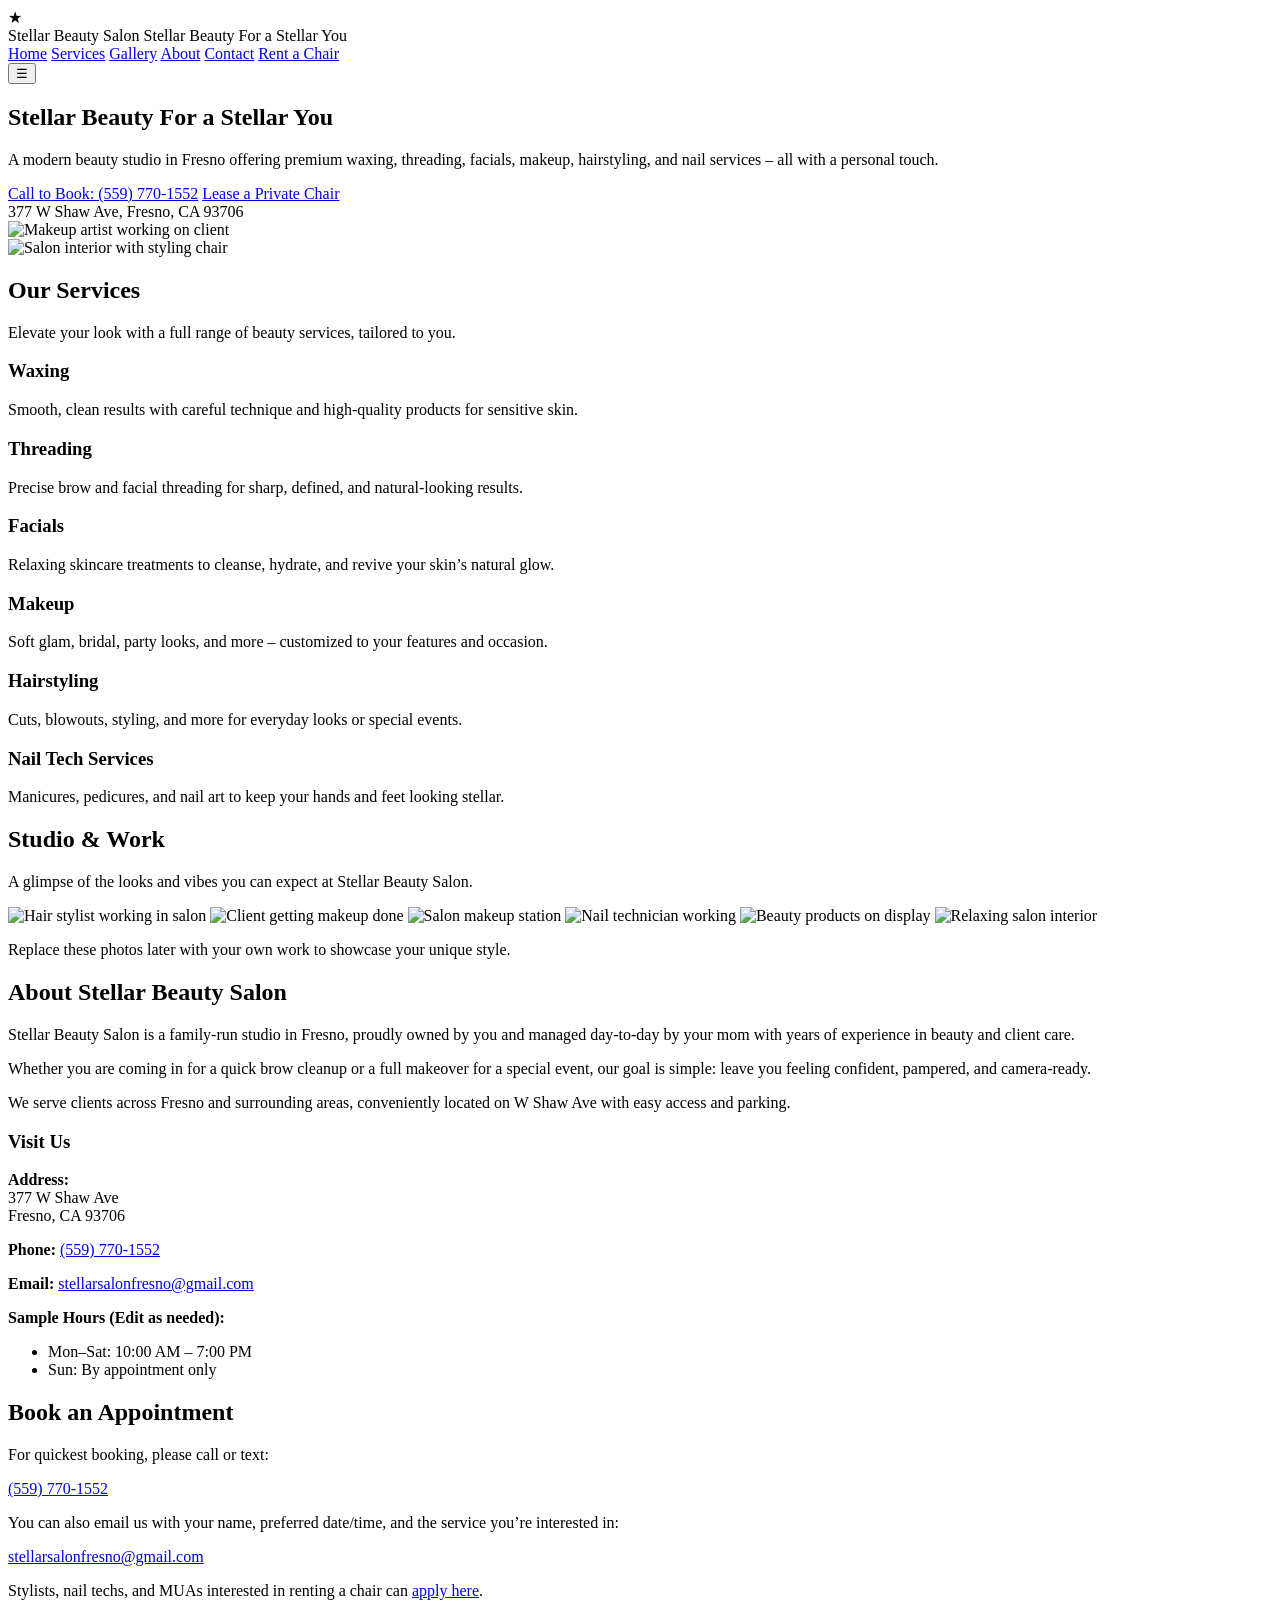
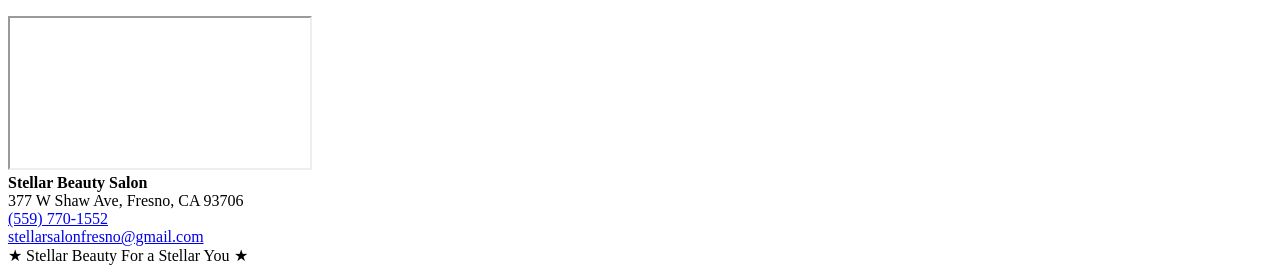
==== index.html @ 0934fe87 "Create index.html" ====
<!DOCTYPE html>
<html lang="en">
<head>
  <meta charset="UTF-8" />
  <title>Stellar Beauty Salon – Fresno, CA</title>
  <meta name="viewport" content="width=device-width, initial-scale=1" />
  <meta name="description" content="Stellar Beauty Salon in Fresno, CA offering waxing, threading, facials, makeup, hairstyling, and nail services. Stellar Beauty For a Stellar You." />
  <link rel="preconnect" href="https://fonts.googleapis.com">
  <link rel="preconnect" href="https://fonts.gstatic.com" crossorigin>
  <link href="https://fonts.googleapis.com/css2?family=Playfair+Display:wght@500;700&family=Poppins:wght@300;400;500;600&display=swap" rel="stylesheet">
  <link rel="stylesheet" href="styles.css" />
</head>
<body>
  <header class="site-header">
    <div class="container nav-container">
      <div class="logo">
        <span class="logo-mark">★</span>
        <div class="logo-text">
          <span class="logo-name">Stellar Beauty Salon</span>
          <span class="logo-tagline">Stellar Beauty For a Stellar You</span>
        </div>
      </div>
      <nav class="main-nav">
        <a href="#hero">Home</a>
        <a href="#services">Services</a>
        <a href="#gallery">Gallery</a>
        <a href="#about">About</a>
        <a href="#contact">Contact</a>
        <a href="rent-a-chair.html" class="nav-cta">Rent a Chair</a>
      </nav>
      <button class="nav-toggle" aria-label="Toggle navigation">
        ☰
      </button>
    </div>
  </header>

  <main>
    <!-- HERO -->
    <section id="hero" class="hero">
      <div class="container hero-inner">
        <div class="hero-content">
          <h1>Stellar Beauty For a Stellar You</h1>
          <p>
            A modern beauty studio in Fresno offering premium waxing, threading, facials, makeup, hairstyling, and nail services – all with a personal touch.
          </p>
          <div class="hero-actions">
            <a href="tel:+15597701552" class="btn primary">Call to Book: (559) 770-1552</a>
            <a href="rent-a-chair.html" class="btn ghost">Lease a Private Chair</a>
          </div>
          <div class="hero-location">
            377 W Shaw Ave, Fresno, CA 93706
          </div>
        </div>
        <div class="hero-image">
          <div class="hero-photo primary-photo">
            <img src="https://images.pexels.com/photos/3738341/pexels-photo-3738341.jpeg?auto=compress&cs=tinysrgb&w=800" alt="Makeup artist working on client" />
          </div>
          <div class="hero-photo secondary-photo">
            <img src="https://images.pexels.com/photos/3738344/pexels-photo-3738344.jpeg?auto=compress&cs=tinysrgb&w=800" alt="Salon interior with styling chair" />
          </div>
        </div>
      </div>
    </section>

    <!-- SERVICES -->
    <section id="services" class="section">
      <div class="container">
        <div class="section-header">
          <h2>Our Services</h2>
          <p>Elevate your look with a full range of beauty services, tailored to you.</p>
        </div>
        <div class="services-grid">
          <article class="service-card">
            <h3>Waxing</h3>
            <p>Smooth, clean results with careful technique and high-quality products for sensitive skin.</p>
          </article>
          <article class="service-card">
            <h3>Threading</h3>
            <p>Precise brow and facial threading for sharp, defined, and natural-looking results.</p>
          </article>
          <article class="service-card">
            <h3>Facials</h3>
            <p>Relaxing skincare treatments to cleanse, hydrate, and revive your skin’s natural glow.</p>
          </article>
          <article class="service-card">
            <h3>Makeup</h3>
            <p>Soft glam, bridal, party looks, and more – customized to your features and occasion.</p>
          </article>
          <article class="service-card">
            <h3>Hairstyling</h3>
            <p>Cuts, blowouts, styling, and more for everyday looks or special events.</p>
          </article>
          <article class="service-card">
            <h3>Nail Tech Services</h3>
            <p>Manicures, pedicures, and nail art to keep your hands and feet looking stellar.</p>
          </article>
        </div>
      </div>
    </section>

    <!-- GALLERY -->
    <section id="gallery" class="section section-alt">
      <div class="container">
        <div class="section-header">
          <h2>Studio & Work</h2>
          <p>A glimpse of the looks and vibes you can expect at Stellar Beauty Salon.</p>
        </div>
        <div class="gallery-grid">
          <img src="https://images.pexels.com/photos/3738343/pexels-photo-3738343.jpeg?auto=compress&cs=tinysrgb&w=800" alt="Hair stylist working in salon" />
          <img src="https://images.pexels.com/photos/3738346/pexels-photo-3738346.jpeg?auto=compress&cs=tinysrgb&w=800" alt="Client getting makeup done" />
          <img src="https://images.pexels.com/photos/3738342/pexels-photo-3738342.jpeg?auto=compress&cs=tinysrgb&w=800" alt="Salon makeup station" />
          <img src="https://images.pexels.com/photos/3738347/pexels-photo-3738347.jpeg?auto=compress&cs=tinysrgb&w=800" alt="Nail technician working" />
          <img src="https://images.pexels.com/photos/3738348/pexels-photo-3738348.jpeg?auto=compress&cs=tinysrgb&w=800" alt="Beauty products on display" />
          <img src="https://images.pexels.com/photos/3738768/pexels-photo-3738768.jpeg?auto=compress&cs=tinysrgb&w=800" alt="Relaxing salon interior" />
        </div>
        <p class="gallery-note">
          Replace these photos later with your own work to showcase your unique style.
        </p>
      </div>
    </section>

    <!-- ABOUT -->
    <section id="about" class="section">
      <div class="container about-grid">
        <div>
          <h2>About Stellar Beauty Salon</h2>
          <p>
            Stellar Beauty Salon is a family-run studio in Fresno, proudly owned by you and managed day-to-day by your mom with years of experience in beauty and client care.
          </p>
          <p>
            Whether you are coming in for a quick brow cleanup or a full makeover for a special event, our goal is simple: leave you feeling confident, pampered, and camera-ready.
          </p>
          <p>
            We serve clients across Fresno and surrounding areas, conveniently located on W Shaw Ave with easy access and parking.
          </p>
        </div>
        <div class="about-highlight">
          <h3>Visit Us</h3>
          <p><strong>Address:</strong><br>377 W Shaw Ave<br>Fresno, CA 93706</p>
          <p><strong>Phone:</strong> <a href="tel:+15597701552">(559) 770-1552</a></p>
          <p><strong>Email:</strong> <a href="mailto:stellarsalonfresno@gmail.com">stellarsalonfresno@gmail.com</a></p>
          <p class="about-hours-title"><strong>Sample Hours (Edit as needed):</strong></p>
          <ul class="hours-list">
            <li>Mon–Sat: 10:00 AM – 7:00 PM</li>
            <li>Sun: By appointment only</li>
          </ul>
        </div>
      </div>
    </section>

    <!-- CONTACT -->
    <section id="contact" class="section section-alt">
      <div class="container contact-grid">
        <div>
          <h2>Book an Appointment</h2>
          <p>
            For quickest booking, please call or text:
          </p>
          <p class="contact-highlight">
            <a href="tel:+15597701552">(559) 770-1552</a>
          </p>
          <p>
            You can also email us with your name, preferred date/time, and the service you’re interested in:
          </p>
          <p>
            <a href="mailto:stellarsalonfresno@gmail.com">stellarsalonfresno@gmail.com</a>
          </p>
          <p>
            Stylists, nail techs, and MUAs interested in renting a chair can
            <a href="rent-a-chair.html">apply here</a>.
          </p>
        </div>
        <div class="map-wrapper">
          <iframe
            title="Stellar Beauty Salon Location Map"
            loading="lazy"
            referrerpolicy="no-referrer-when-downgrade"
            src="https://www.google.com/maps?q=377+W+Shaw+Ave,+Fresno,+CA+93706&output=embed">
          </iframe>
        </div>
      </div>
    </section>
  </main>

  <footer class="site-footer">
    <div class="container footer-inner">
      <div>
        <strong>Stellar Beauty Salon</strong><br />
        377 W Shaw Ave, Fresno, CA 93706
      </div>
      <div>
        <a href="tel:+15597701552">(559) 770-1552</a><br />
        <a href="mailto:stellarsalonfresno@gmail.com">stellarsalonfresno@gmail.com</a>
      </div>
      <div class="footer-tagline">
        ★ Stellar Beauty For a Stellar You ★
      </div>
    </div>
  </footer>

  <script>
    // Simple mobile nav toggle
    const toggle = document.querySelector('.nav-toggle');
    const nav = document.querySelector('.main-nav');
    if (toggle && nav) {
      toggle.addEventListener('click', () => {
        nav.classList.toggle('nav-open');
      });
    }
  </script>
</body>
</html>
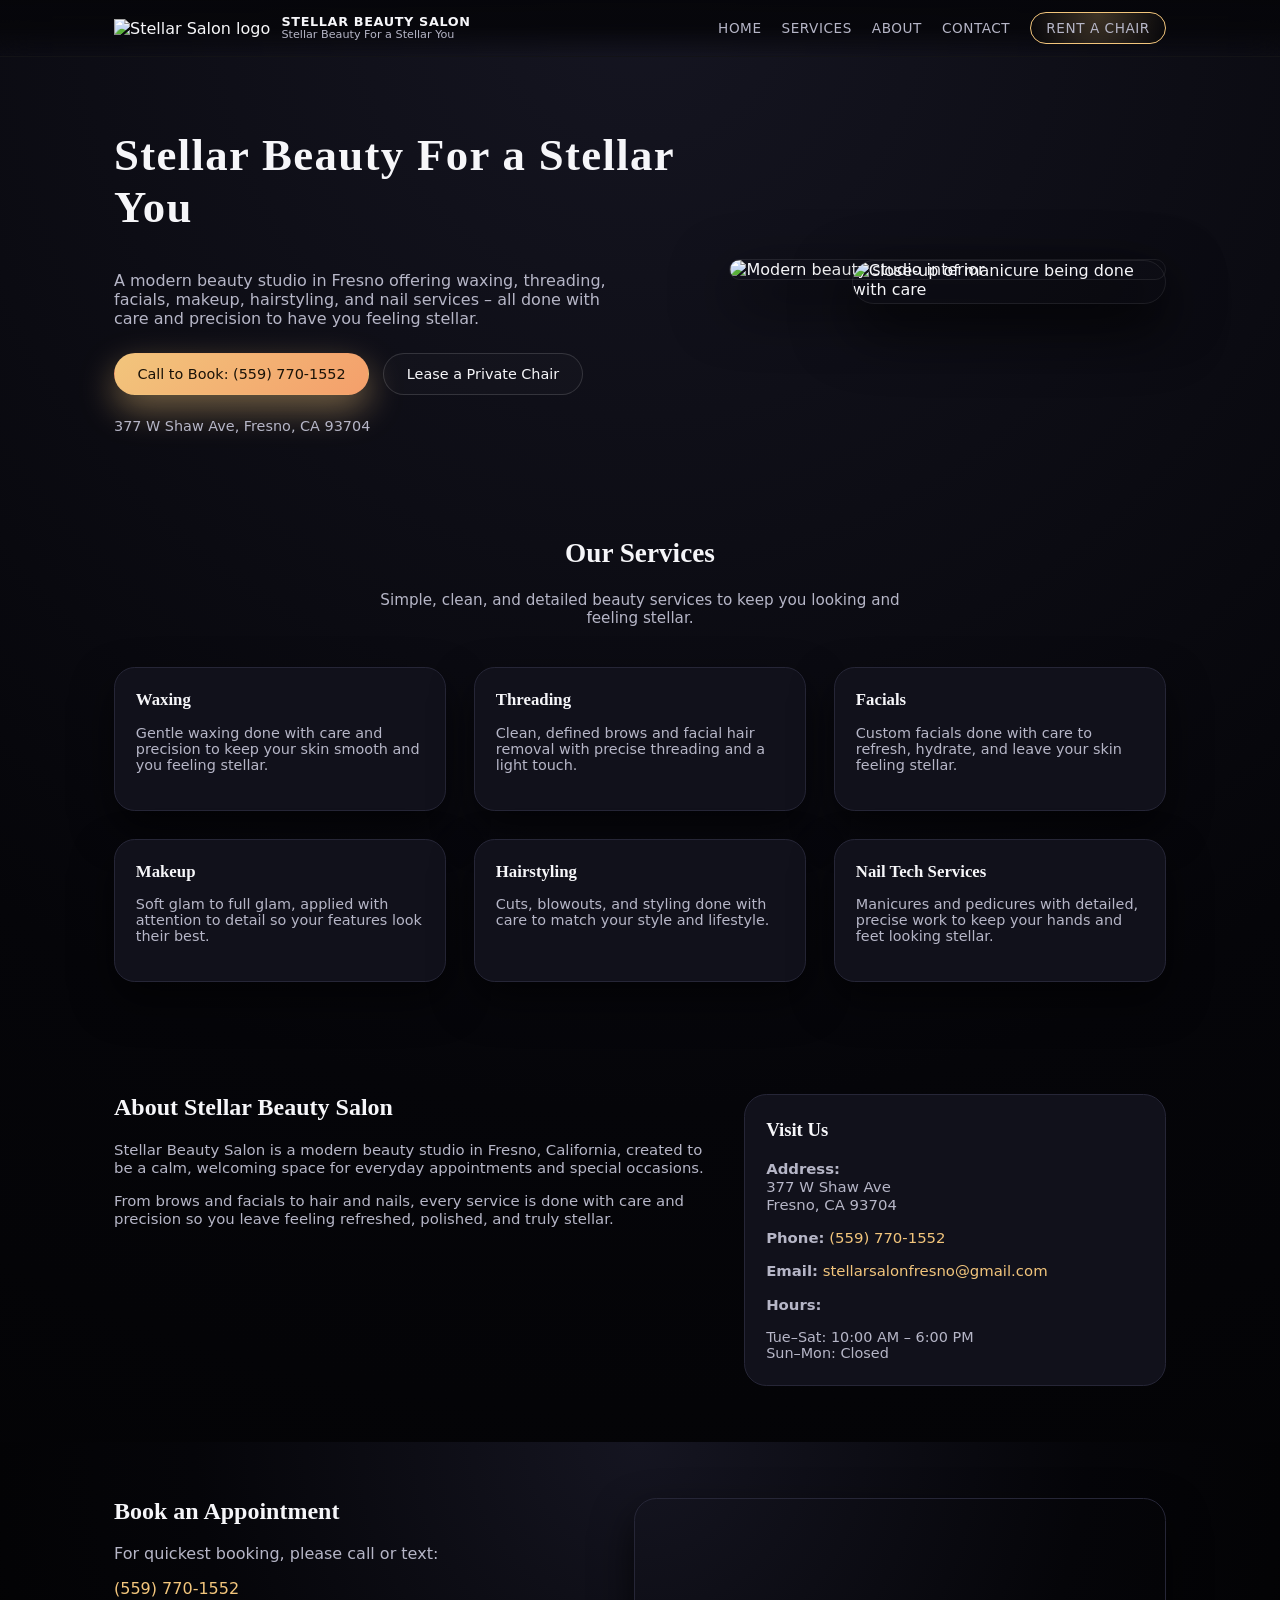
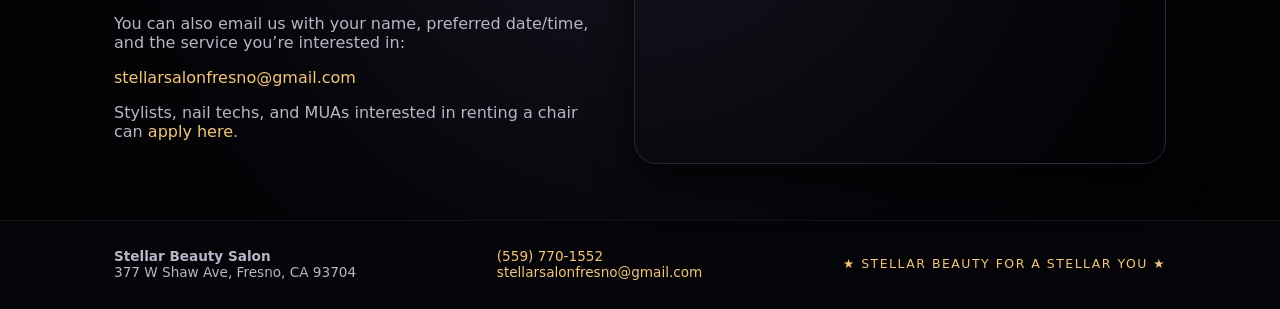
==== commit 5a3e0b93: "Update index.html" ====
--- a/index.html
+++ b/index.html
@@ -14,7 +14,7 @@
   <header class="site-header">
     <div class="container nav-container">
       <div class="logo">
-        <span class="logo-mark">★</span>
+        <img src="stellar-logo.png" alt="Stellar Salon logo" class="logo-image" />
         <div class="logo-text">
           <span class="logo-name">Stellar Beauty Salon</span>
           <span class="logo-tagline">Stellar Beauty For a Stellar You</span>
@@ -23,7 +23,6 @@
       <nav class="main-nav">
         <a href="#hero">Home</a>
         <a href="#services">Services</a>
-        <a href="#gallery">Gallery</a>
         <a href="#about">About</a>
         <a href="#contact">Contact</a>
         <a href="rent-a-chair.html" class="nav-cta">Rent a Chair</a>
@@ -41,22 +40,22 @@
         <div class="hero-content">
           <h1>Stellar Beauty For a Stellar You</h1>
           <p>
-            A modern beauty studio in Fresno offering premium waxing, threading, facials, makeup, hairstyling, and nail services – all with a personal touch.
+            A modern beauty studio in Fresno offering waxing, threading, facials, makeup, hairstyling, and nail services – all done with care and precision to have you feeling stellar.
           </p>
           <div class="hero-actions">
             <a href="tel:+15597701552" class="btn primary">Call to Book: (559) 770-1552</a>
             <a href="rent-a-chair.html" class="btn ghost">Lease a Private Chair</a>
           </div>
           <div class="hero-location">
-            377 W Shaw Ave, Fresno, CA 93706
+            377 W Shaw Ave, Fresno, CA 93704
           </div>
         </div>
         <div class="hero-image">
           <div class="hero-photo primary-photo">
-            <img src="https://images.pexels.com/photos/3738341/pexels-photo-3738341.jpeg?auto=compress&cs=tinysrgb&w=800" alt="Makeup artist working on client" />
+            <img src="https://images.pexels.com/photos/7750104/pexels-photo-7750104.jpeg?auto=compress&cs=tinysrgb&w=900" alt="Modern beauty studio interior" />
           </div>
           <div class="hero-photo secondary-photo">
-            <img src="https://images.pexels.com/photos/3738344/pexels-photo-3738344.jpeg?auto=compress&cs=tinysrgb&w=800" alt="Salon interior with styling chair" />
+            <img src="https://images.pexels.com/photos/7446912/pexels-photo-7446912.jpeg?auto=compress&cs=tinysrgb&w=900" alt="Close-up of manicure being done with care" />
           </div>
         </div>
       </div>
@@ -67,55 +66,34 @@
       <div class="container">
         <div class="section-header">
           <h2>Our Services</h2>
-          <p>Elevate your look with a full range of beauty services, tailored to you.</p>
+          <p>Simple, clean, and detailed beauty services to keep you looking and feeling stellar.</p>
         </div>
         <div class="services-grid">
           <article class="service-card">
             <h3>Waxing</h3>
-            <p>Smooth, clean results with careful technique and high-quality products for sensitive skin.</p>
+            <p>Gentle waxing done with care and precision to keep your skin smooth and you feeling stellar.</p>
           </article>
           <article class="service-card">
             <h3>Threading</h3>
-            <p>Precise brow and facial threading for sharp, defined, and natural-looking results.</p>
+            <p>Clean, defined brows and facial hair removal with precise threading and a light touch.</p>
           </article>
           <article class="service-card">
             <h3>Facials</h3>
-            <p>Relaxing skincare treatments to cleanse, hydrate, and revive your skin’s natural glow.</p>
+            <p>Custom facials done with care to refresh, hydrate, and leave your skin feeling stellar.</p>
           </article>
           <article class="service-card">
             <h3>Makeup</h3>
-            <p>Soft glam, bridal, party looks, and more – customized to your features and occasion.</p>
+            <p>Soft glam to full glam, applied with attention to detail so your features look their best.</p>
           </article>
           <article class="service-card">
             <h3>Hairstyling</h3>
-            <p>Cuts, blowouts, styling, and more for everyday looks or special events.</p>
+            <p>Cuts, blowouts, and styling done with care to match your style and lifestyle.</p>
           </article>
           <article class="service-card">
             <h3>Nail Tech Services</h3>
-            <p>Manicures, pedicures, and nail art to keep your hands and feet looking stellar.</p>
+            <p>Manicures and pedicures with detailed, precise work to keep your hands and feet looking stellar.</p>
           </article>
         </div>
-      </div>
-    </section>
-
-    <!-- GALLERY -->
-    <section id="gallery" class="section section-alt">
-      <div class="container">
-        <div class="section-header">
-          <h2>Studio & Work</h2>
-          <p>A glimpse of the looks and vibes you can expect at Stellar Beauty Salon.</p>
-        </div>
-        <div class="gallery-grid">
-          <img src="https://images.pexels.com/photos/3738343/pexels-photo-3738343.jpeg?auto=compress&cs=tinysrgb&w=800" alt="Hair stylist working in salon" />
-          <img src="https://images.pexels.com/photos/3738346/pexels-photo-3738346.jpeg?auto=compress&cs=tinysrgb&w=800" alt="Client getting makeup done" />
-          <img src="https://images.pexels.com/photos/3738342/pexels-photo-3738342.jpeg?auto=compress&cs=tinysrgb&w=800" alt="Salon makeup station" />
-          <img src="https://images.pexels.com/photos/3738347/pexels-photo-3738347.jpeg?auto=compress&cs=tinysrgb&w=800" alt="Nail technician working" />
-          <img src="https://images.pexels.com/photos/3738348/pexels-photo-3738348.jpeg?auto=compress&cs=tinysrgb&w=800" alt="Beauty products on display" />
-          <img src="https://images.pexels.com/photos/3738768/pexels-photo-3738768.jpeg?auto=compress&cs=tinysrgb&w=800" alt="Relaxing salon interior" />
-        </div>
-        <p class="gallery-note">
-          Replace these photos later with your own work to showcase your unique style.
-        </p>
       </div>
     </section>
 
@@ -125,24 +103,21 @@
         <div>
           <h2>About Stellar Beauty Salon</h2>
           <p>
-            Stellar Beauty Salon is a family-run studio in Fresno, proudly owned by you and managed day-to-day by your mom with years of experience in beauty and client care.
+            Stellar Beauty Salon is a modern beauty studio in Fresno, California, created to be a calm, welcoming space for everyday appointments and special occasions.
           </p>
           <p>
-            Whether you are coming in for a quick brow cleanup or a full makeover for a special event, our goal is simple: leave you feeling confident, pampered, and camera-ready.
-          </p>
-          <p>
-            We serve clients across Fresno and surrounding areas, conveniently located on W Shaw Ave with easy access and parking.
+            From brows and facials to hair and nails, every service is done with care and precision so you leave feeling refreshed, polished, and truly stellar.
           </p>
         </div>
         <div class="about-highlight">
           <h3>Visit Us</h3>
-          <p><strong>Address:</strong><br>377 W Shaw Ave<br>Fresno, CA 93706</p>
+          <p><strong>Address:</strong><br>377 W Shaw Ave<br>Fresno, CA 93704</p>
           <p><strong>Phone:</strong> <a href="tel:+15597701552">(559) 770-1552</a></p>
           <p><strong>Email:</strong> <a href="mailto:stellarsalonfresno@gmail.com">stellarsalonfresno@gmail.com</a></p>
-          <p class="about-hours-title"><strong>Sample Hours (Edit as needed):</strong></p>
+          <p class="about-hours-title"><strong>Hours:</strong></p>
           <ul class="hours-list">
-            <li>Mon–Sat: 10:00 AM – 7:00 PM</li>
-            <li>Sun: By appointment only</li>
+            <li>Tue–Sat: 10:00 AM – 6:00 PM</li>
+            <li>Sun–Mon: Closed</li>
           </ul>
         </div>
       </div>
@@ -175,7 +150,7 @@
             title="Stellar Beauty Salon Location Map"
             loading="lazy"
             referrerpolicy="no-referrer-when-downgrade"
-            src="https://www.google.com/maps?q=377+W+Shaw+Ave,+Fresno,+CA+93706&output=embed">
+            src="https://www.google.com/maps?q=377+W+Shaw+Ave,+Fresno,+CA+93704&output=embed">
           </iframe>
         </div>
       </div>
@@ -186,7 +161,7 @@
     <div class="container footer-inner">
       <div>
         <strong>Stellar Beauty Salon</strong><br />
-        377 W Shaw Ave, Fresno, CA 93706
+        377 W Shaw Ave, Fresno, CA 93704
       </div>
       <div>
         <a href="tel:+15597701552">(559) 770-1552</a><br />
--- a/styles.css
+++ b/styles.css
@@ -0,0 +1,558 @@
+:root {
+  --bg: #06060a;
+  --bg-alt: #0d0d14;
+  --card-bg: #11111b;
+  --accent: #f2c57c;
+  --accent-soft: rgba(242, 197, 124, 0.16);
+  --text-main: #f6f6f9;
+  --text-muted: #b6b6c7;
+  --border-subtle: #262637;
+}
+
+/* Reset-ish */
+*,
+*::before,
+*::after {
+  box-sizing: border-box;
+}
+
+body {
+  margin: 0;
+  font-family: "Poppins", system-ui, -apple-system, BlinkMacSystemFont, sans-serif;
+  background: radial-gradient(circle at top, #151521 0, #050509 55%, #020203 100%);
+  color: var(--text-main);
+  -webkit-font-smoothing: antialiased;
+}
+
+img {
+  max-width: 100%;
+  display: block;
+}
+
+a {
+  color: var(--accent);
+  text-decoration: none;
+}
+
+a:hover {
+  text-decoration: underline;
+}
+
+h1,
+h2,
+h3 {
+  font-family: "Playfair Display", "Times New Roman", serif;
+  margin-top: 0;
+}
+
+/* Layout helpers */
+
+.container {
+  width: 100%;
+  max-width: 1100px;
+  margin: 0 auto;
+  padding: 0 1.5rem;
+}
+
+/* Header / Nav */
+
+.site-header {
+  position: sticky;
+  top: 0;
+  z-index: 40;
+  background: linear-gradient(to bottom, rgba(6,6,10,0.96), rgba(6,6,10,0.9), transparent);
+  backdrop-filter: blur(18px);
+  border-bottom: 1px solid rgba(255,255,255,0.05);
+}
+
+.nav-container {
+  display: flex;
+  align-items: center;
+  justify-content: space-between;
+  padding: 0.75rem 1.5rem;
+}
+
+.logo {
+  display: flex;
+  align-items: center;
+  gap: 0.7rem;
+}
+
+.logo-mark {
+  width: 32px;
+  height: 32px;
+  border-radius: 999px;
+  border: 1px solid var(--accent);
+  display: inline-flex;
+  align-items: center;
+  justify-content: center;
+  font-size: 0.75rem;
+  background: radial-gradient(circle at top, #f2c57c 0, #8a5a2c 50%, #0b0b10 100%);
+  box-shadow: 0 0 18px rgba(242, 197, 124, 0.55);
+}
+
+.logo-text {
+  display: flex;
+  flex-direction: column;
+  line-height: 1.1;
+}
+
+.logo-name {
+  font-weight: 600;
+  letter-spacing: 0.05em;
+  text-transform: uppercase;
+  font-size: 0.8rem;
+}
+
+.logo-tagline {
+  font-size: 0.7rem;
+  color: var(--text-muted);
+}
+
+.main-nav {
+  display: flex;
+  gap: 1.25rem;
+  align-items: center;
+  font-size: 0.85rem;
+}
+
+.main-nav a {
+  color: var(--text-muted);
+  text-decoration: none;
+  letter-spacing: 0.04em;
+  text-transform: uppercase;
+}
+
+.main-nav a:hover {
+  color: var(--accent);
+}
+
+.nav-cta {
+  padding: 0.45rem 0.95rem;
+  border-radius: 999px;
+  border: 1px solid var(--accent);
+  background: radial-gradient(circle at top, rgba(242,197,124,0.24), rgba(6,6,10,0.9));
+  color: var(--text-main);
+}
+
+.nav-toggle {
+  display: none;
+  background: transparent;
+  border: none;
+  color: var(--text-main);
+  font-size: 1.25rem;
+}
+
+/* Hero */
+
+.hero {
+  padding: 4.5rem 0 3rem;
+}
+
+.hero-inner {
+  display: grid;
+  grid-template-columns: minmax(0, 1.3fr) minmax(0, 1fr);
+  gap: 3rem;
+  align-items: center;
+}
+
+.hero-content h1 {
+  font-size: clamp(2.2rem, 4vw, 2.8rem);
+  letter-spacing: 0.03em;
+}
+
+.hero-content p {
+  margin-top: 1rem;
+  color: var(--text-muted);
+  max-width: 32rem;
+}
+
+.hero-actions {
+  display: flex;
+  flex-wrap: wrap;
+  gap: 0.9rem;
+  margin-top: 1.6rem;
+}
+
+.hero-location {
+  margin-top: 1.4rem;
+  font-size: 0.9rem;
+  color: var(--text-muted);
+}
+
+/* Buttons */
+
+.btn {
+  display: inline-flex;
+  align-items: center;
+  justify-content: center;
+  padding: 0.75rem 1.4rem;
+  border-radius: 999px;
+  border: 1px solid transparent;
+  font-size: 0.9rem;
+  font-weight: 500;
+  cursor: pointer;
+  text-decoration: none;
+  transition: transform 0.12s ease, box-shadow 0.12s ease, background 0.12s ease, border-color 0.12s ease;
+}
+
+.btn.primary {
+  background: linear-gradient(135deg, #f2c57c, #f49f6b);
+  color: #1a1308;
+  box-shadow: 0 14px 35px rgba(242, 197, 124, 0.45);
+}
+
+.btn.primary:hover {
+  transform: translateY(-1px);
+  box-shadow: 0 18px 45px rgba(242, 197, 124, 0.6);
+}
+
+.btn.ghost {
+  background: rgba(255,255,255,0.02);
+  border-color: rgba(255,255,255,0.14);
+  color: var(--text-main);
+}
+
+.btn.ghost:hover {
+  border-color: var(--accent);
+  background: rgba(255,255,255,0.04);
+}
+
+.btn.full-width {
+  width: 100%;
+}
+
+/* Hero image */
+
+.hero-image {
+  position: relative;
+  display: grid;
+  gap: 1.5rem;
+}
+
+.hero-photo {
+  border-radius: 1.5rem;
+  overflow: hidden;
+  border: 1px solid rgba(255,255,255,0.08);
+  box-shadow: 0 22px 60px rgba(0,0,0,0.75);
+}
+
+.hero-photo img {
+  width: 100%;
+  height: 100%;
+  object-fit: cover;
+}
+
+.secondary-photo {
+  max-width: 72%;
+  justify-self: flex-end;
+  margin-top: -2.75rem;
+}
+
+/* Sections */
+
+.section {
+  padding: 3.5rem 0;
+}
+
+.section-alt {
+  background: radial-gradient(circle at top, #151521 0, #050509 60%, #020203 100%);
+}
+
+.section-header {
+  text-align: center;
+  max-width: 34rem;
+  margin: 0 auto 2.5rem;
+}
+
+.section-header h2 {
+  font-size: 1.7rem;
+}
+
+.section-header p {
+  color: var(--text-muted);
+  font-size: 0.95rem;
+}
+
+/* Services */
+
+.services-grid {
+  display: grid;
+  grid-template-columns: repeat(3, minmax(0, 1fr));
+  gap: 1.75rem;
+}
+
+.service-card {
+  background: var(--card-bg);
+  border-radius: 1.3rem;
+  padding: 1.4rem 1.3rem;
+  border: 1px solid var(--border-subtle);
+  box-shadow: 0 18px 40px rgba(0,0,0,0.6);
+}
+
+.service-card h3 {
+  font-size: 1.05rem;
+  margin-bottom: 0.5rem;
+}
+
+.service-card p {
+  font-size: 0.9rem;
+  color: var(--text-muted);
+}
+
+/* Gallery */
+
+.gallery-grid {
+  display: grid;
+  grid-template-columns: repeat(3, minmax(0, 1fr));
+  gap: 1rem;
+}
+
+.gallery-grid img {
+  border-radius: 1.1rem;
+  border: 1px solid rgba(255,255,255,0.06);
+  height: 180px;
+  object-fit: cover;
+}
+
+.gallery-note {
+  margin-top: 1.5rem;
+  font-size: 0.8rem;
+  color: var(--text-muted);
+  text-align: center;
+}
+
+/* About */
+
+.about-grid {
+  display: grid;
+  grid-template-columns: minmax(0, 1.4fr) minmax(0, 1fr);
+  gap: 2.5rem;
+}
+
+.about-grid p {
+  color: var(--text-muted);
+  font-size: 0.93rem;
+}
+
+.about-highlight {
+  background: var(--card-bg);
+  border-radius: 1.4rem;
+  padding: 1.5rem 1.3rem;
+  border: 1px solid var(--border-subtle);
+}
+
+.about-hours-title {
+  margin-top: 1rem;
+}
+
+.hours-list {
+  list-style: none;
+  padding: 0;
+  margin: 0.4rem 0 0;
+  font-size: 0.9rem;
+  color: var(--text-muted);
+}
+
+/* Contact */
+
+.contact-grid {
+  display: grid;
+  grid-template-columns: minmax(0, 1.1fr) minmax(0, 1.2fr);
+  gap: 2rem;
+  align-items: flex-start;
+}
+
+.contact-grid p {
+  color: var(--text-muted);
+}
+
+.contact-highlight {
+  font-size: 1rem;
+}
+
+.map-wrapper {
+  border-radius: 1.4rem;
+  overflow: hidden;
+  border: 1px solid var(--border-subtle);
+  box-shadow: 0 18px 40px rgba(0,0,0,0.7);
+}
+
+.map-wrapper iframe {
+  width: 100%;
+  height: 260px;
+  border: 0;
+}
+
+/* Rent a Chair page */
+
+.rent-grid {
+  display: grid;
+  grid-template-columns: minmax(0, 1.2fr) minmax(0, 1.1fr);
+  gap: 2.5rem;
+  align-items: flex-start;
+}
+
+.rent-grid h1 {
+  font-size: 1.9rem;
+}
+
+.rent-grid p {
+  color: var(--text-muted);
+}
+
+.rent-list {
+  list-style: disc;
+  padding-left: 1.1rem;
+  margin: 1rem 0 1.1rem;
+  color: var(--text-muted);
+  font-size: 0.92rem;
+}
+
+.card {
+  background: var(--card-bg);
+  border-radius: 1.4rem;
+  padding: 1.5rem 1.4rem 1.7rem;
+  border: 1px solid var(--border-subtle);
+  box-shadow: 0 18px 40px rgba(0,0,0,0.6);
+}
+
+/* Form */
+
+.rent-form {
+  display: flex;
+  flex-direction: column;
+  gap: 0.9rem;
+}
+
+.form-group {
+  display: flex;
+  flex-direction: column;
+  gap: 0.25rem;
+}
+
+.form-group label {
+  font-size: 0.8rem;
+  letter-spacing: 0.06em;
+  text-transform: uppercase;
+  color: var(--text-muted);
+}
+
+.form-group input,
+.form-group select,
+.form-group textarea {
+  border-radius: 0.9rem;
+  border: 1px solid #262637;
+  background: #090912;
+  padding: 0.6rem 0.7rem;
+  font-size: 0.9rem;
+  color: var(--text-main);
+  font-family: inherit;
+}
+
+.form-group input:focus,
+.form-group select:focus,
+.form-group textarea:focus {
+  outline: none;
+  border-color: var(--accent);
+  box-shadow: 0 0 0 1px rgba(242, 197, 124, 0.5);
+}
+
+.form-note {
+  margin-top: 0.7rem;
+  font-size: 0.78rem;
+  color: var(--text-muted);
+}
+
+/* Footer */
+
+.site-footer {
+  border-top: 1px solid rgba(255,255,255,0.06);
+  padding: 1.7rem 0 1.8rem;
+  background: #040409;
+}
+
+.footer-inner {
+  display: flex;
+  align-items: center;
+  justify-content: space-between;
+  gap: 1.5rem;
+  font-size: 0.85rem;
+  color: var(--text-muted);
+}
+
+.footer-tagline {
+  font-size: 0.78rem;
+  letter-spacing: 0.12em;
+  text-transform: uppercase;
+  color: var(--accent);
+}
+
+/* Responsive */
+
+@media (max-width: 900px) {
+  .hero-inner,
+  .services-grid,
+  .gallery-grid,
+  .about-grid,
+  .contact-grid,
+  .rent-grid {
+    grid-template-columns: minmax(0, 1fr);
+  }
+
+  .secondary-photo {
+    max-width: 80%;
+    justify-self: flex-start;
+    margin-top: 0.5rem;
+  }
+
+  .services-grid {
+    grid-template-columns: repeat(2, minmax(0, 1fr));
+  }
+
+  .gallery-grid {
+    grid-template-columns: repeat(2, minmax(0, 1fr));
+  }
+}
+
+@media (max-width: 720px) {
+  .nav-container {
+    padding-inline: 1rem;
+  }
+
+  .main-nav {
+    position: absolute;
+    top: 60px;
+    right: 1rem;
+    background: #06060f;
+    border-radius: 1rem;
+    padding: 0.7rem 1rem;
+    flex-direction: column;
+    align-items: flex-start;
+    gap: 0.7rem;
+    border: 1px solid rgba(255,255,255,0.08);
+    display: none;
+  }
+
+  .main-nav.nav-open {
+    display: flex;
+  }
+
+  .nav-toggle {
+    display: block;
+  }
+
+  .hero {
+    padding-top: 3rem;
+  }
+
+  .services-grid,
+  .gallery-grid {
+    grid-template-columns: minmax(0, 1fr);
+  }
+
+  .footer-inner {
+    flex-direction: column;
+    align-items: flex-start;
+  }
+}
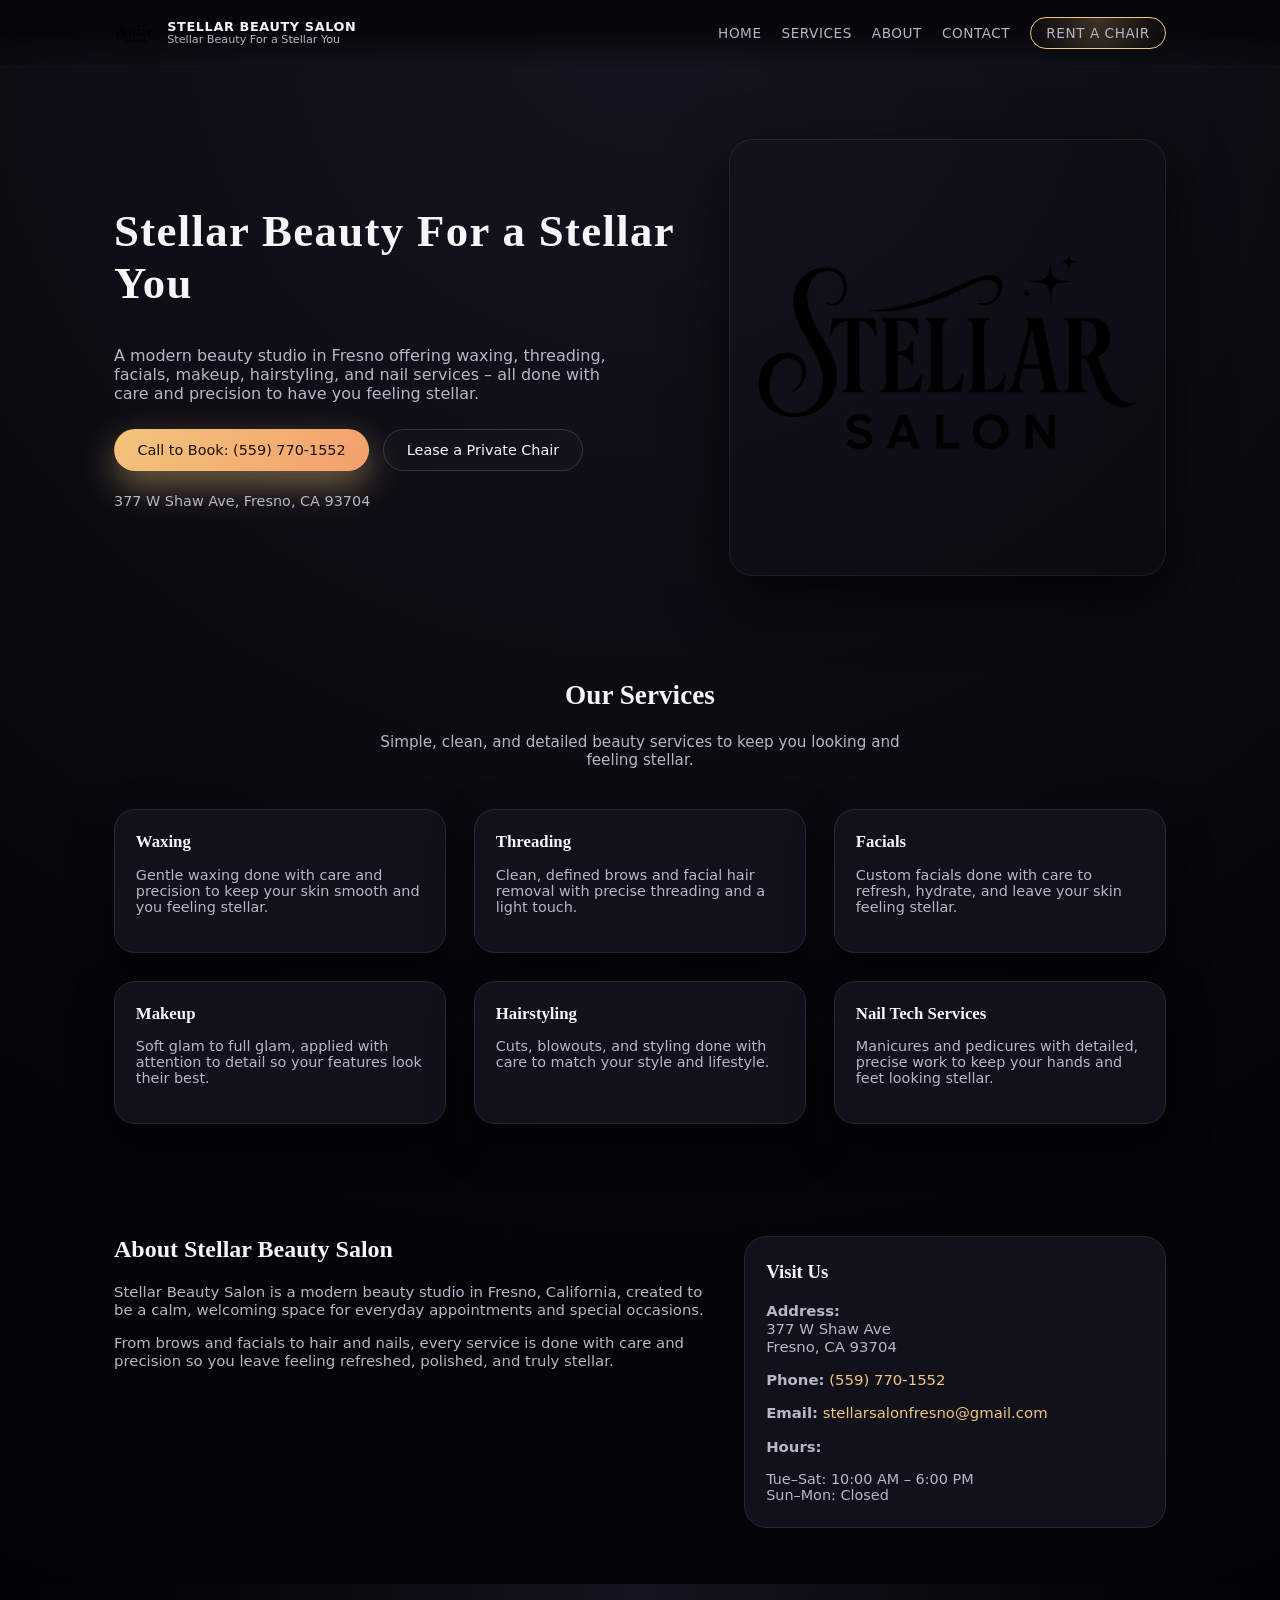
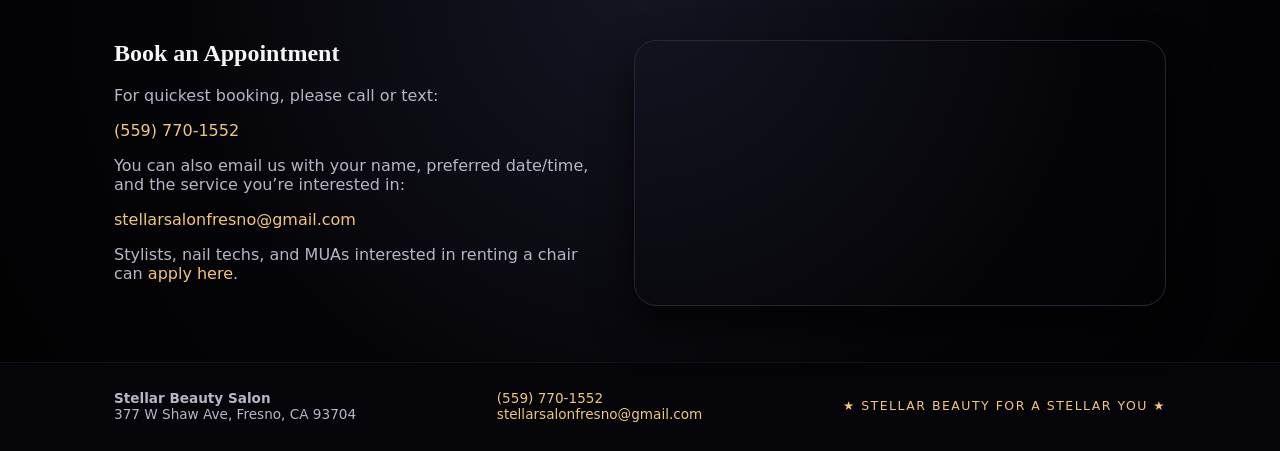
==== commit 8513068f: "Update index.html" ====
--- a/index.html
+++ b/index.html
@@ -52,11 +52,8 @@
         </div>
         <div class="hero-image">
           <div class="hero-photo primary-photo">
-            <img src="https://images.pexels.com/photos/7750104/pexels-photo-7750104.jpeg?auto=compress&cs=tinysrgb&w=900" alt="Modern beauty studio interior" />
-          </div>
-          <div class="hero-photo secondary-photo">
-            <img src="https://images.pexels.com/photos/7446912/pexels-photo-7446912.jpeg?auto=compress&cs=tinysrgb&w=900" alt="Close-up of manicure being done with care" />
-          </div>
+  <img src="stellar-logo.png" alt="Stellar Beauty Salon Logo" style="object-fit: contain; background: transparent;" />
+</div>
         </div>
       </div>
     </section>
--- a/styles.css
+++ b/styles.css
@@ -556,3 +556,49 @@
     align-items: flex-start;
   }
 }
+/* Header / Nav */
+
+.site-header {
+  position: sticky;
+  top: 0;
+  z-index: 40;
+  background: linear-gradient(to bottom, rgba(6,6,10,0.96), rgba(6,6,10,0.9), transparent);
+  backdrop-filter: blur(18px);
+  border-bottom: 1px solid rgba(255,255,255,0.05);
+}
+
+.nav-container {
+  display: flex;
+  align-items: center;
+  justify-content: space-between;
+  padding: 0.75rem 1.5rem;
+}
+
+.logo {
+  display: flex;
+  align-items: center;
+  gap: 0.7rem;
+}
+
+.logo-image {
+  height: 42px;
+  width: auto;
+}
+
+.logo-text {
+  display: flex;
+  flex-direction: column;
+  line-height: 1.1;
+}
+
+.logo-name {
+  font-weight: 600;
+  letter-spacing: 0.05em;
+  text-transform: uppercase;
+  font-size: 0.8rem;
+}
+
+.logo-tagline {
+  font-size: 0.7rem;
+  color: var(--text-muted);
+}
